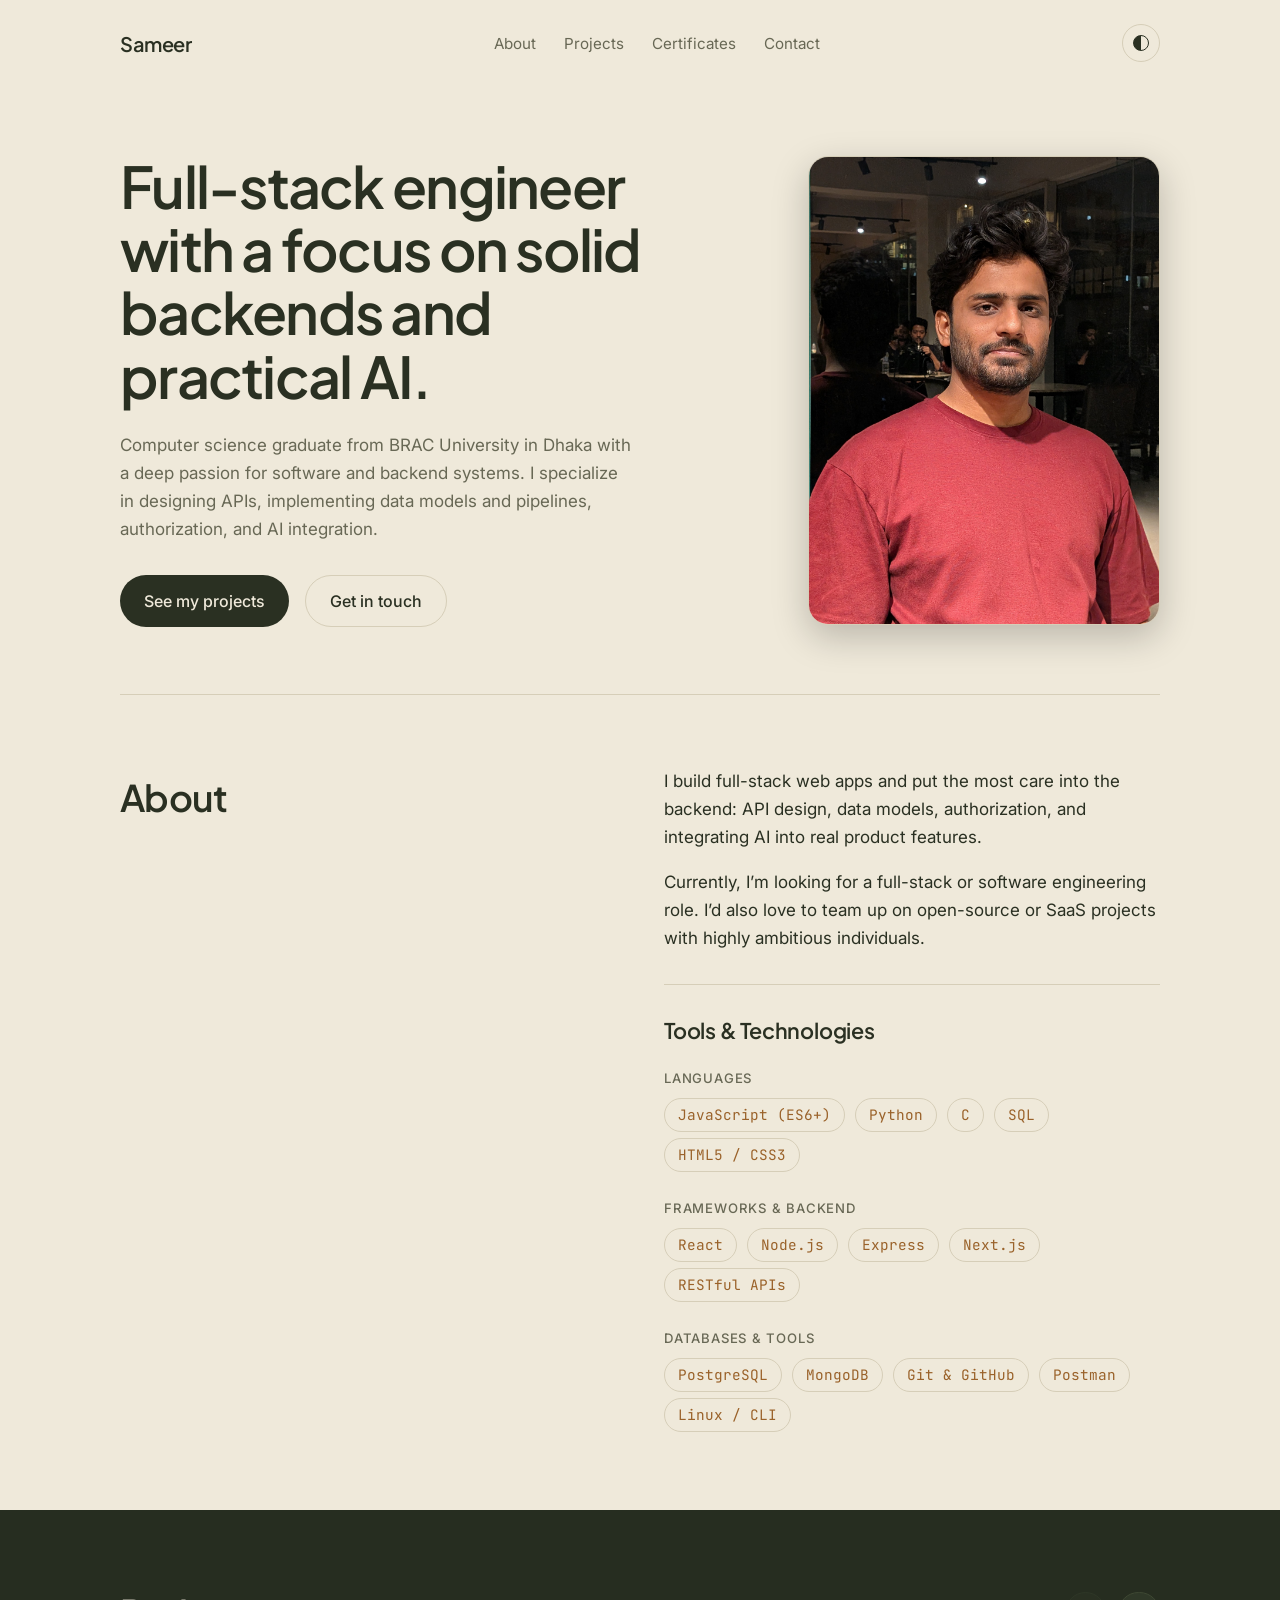
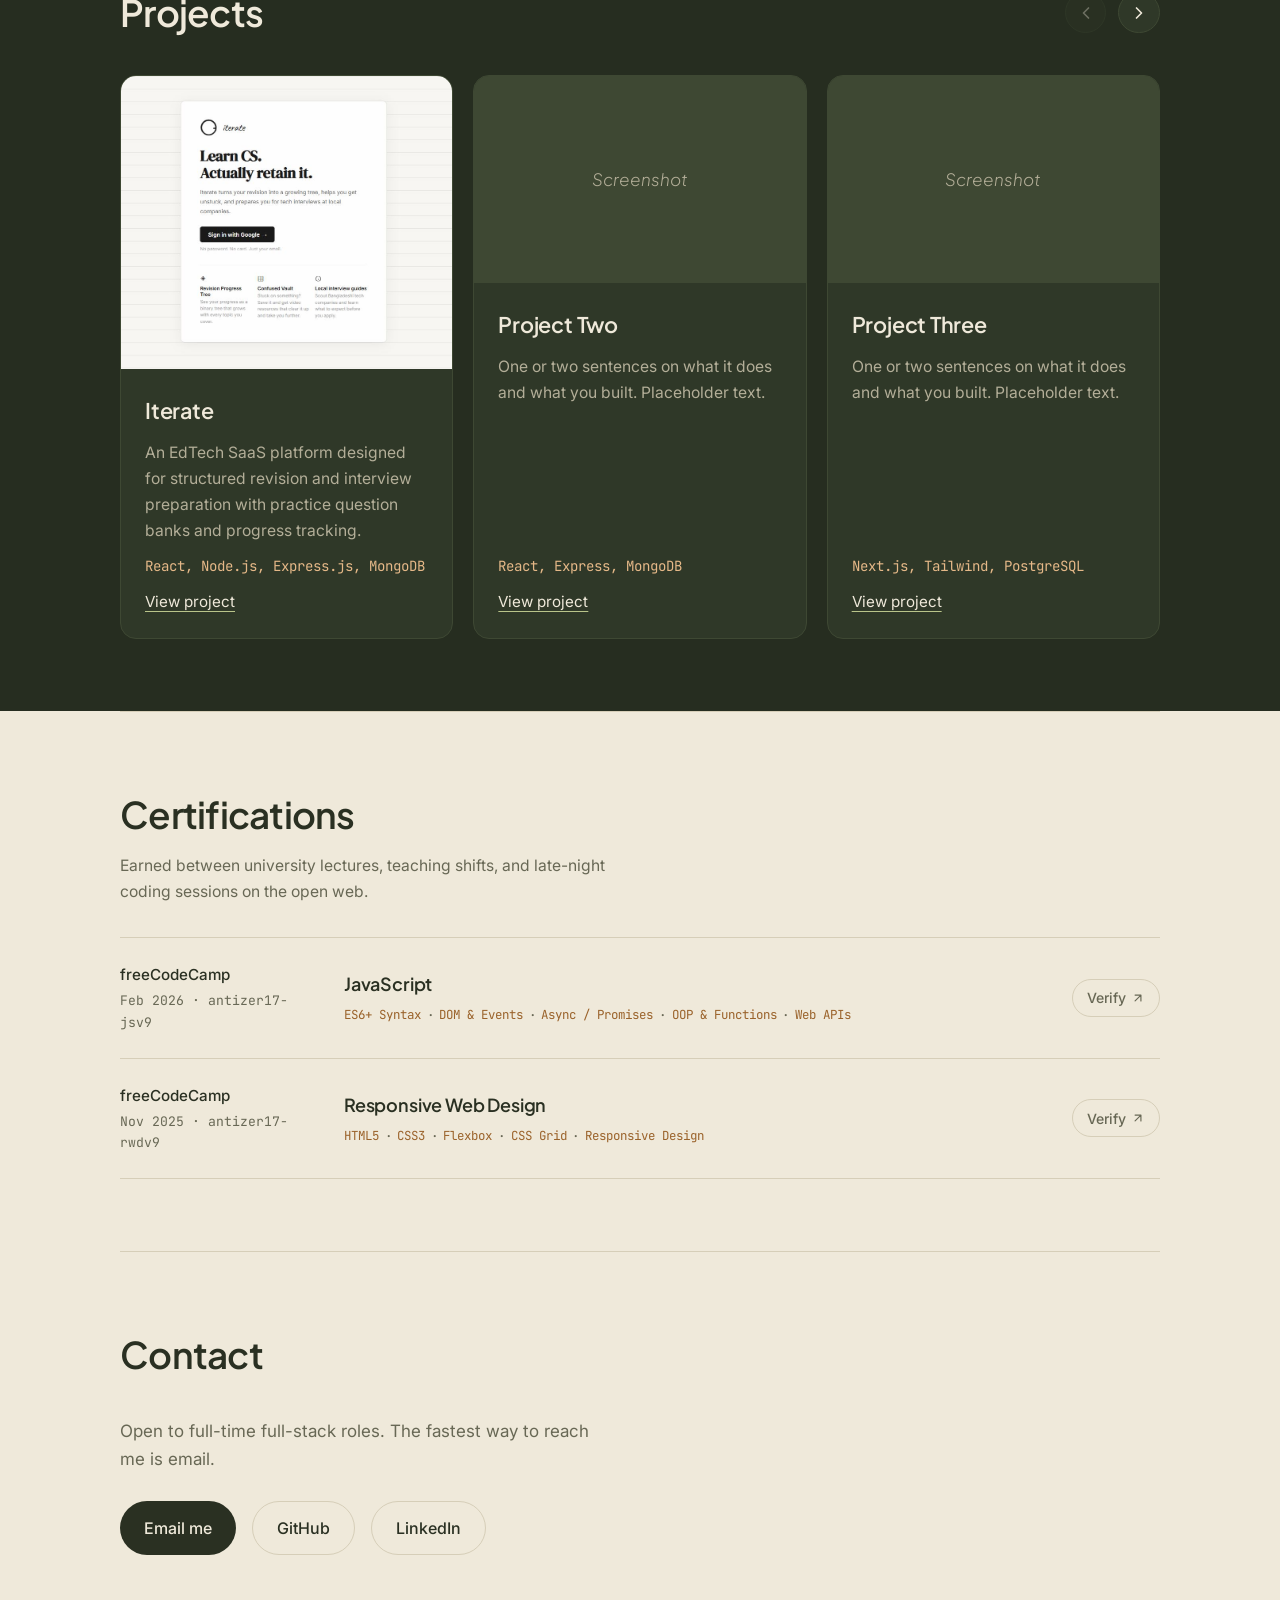
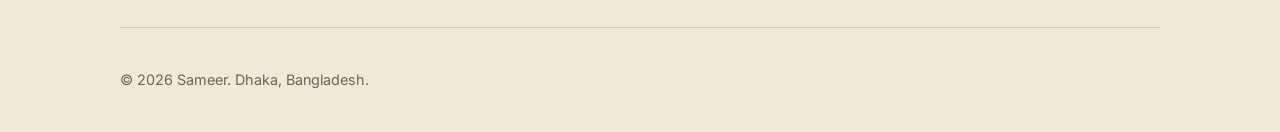
==== Sameer – Portfolio.html @ c8839bcd "Create Portfolio Repo" ====
<!DOCTYPE html>
<html lang="en">
<head>
  <meta charset="utf-8">
  <meta name="viewport" content="width=device-width, initial-scale=1, viewport-fit=cover">
  <title>Sameer – Full-Stack Developer</title>
  
  <!-- Google Fonts: Tech Engineer Scheme -->
  <link rel="preconnect" href="https://fonts.googleapis.com">
  <link rel="preconnect" href="https://fonts.gstatic.com" crossorigin>
  <link href="https://fonts.googleapis.com/css2?family=Inter:wght@400;500;600&family=JetBrains+Mono:wght@400;500&family=Plus+Jakarta+Sans:wght@500;600;700&display=swap" rel="stylesheet">

  <!-- External Stylesheet -->
  <link rel="stylesheet" href="css/style.css">

  <!-- Anti-FOUC (Flash of Unstyled Color Theme) Script -->
  <script>
    (function() {
      var savedTheme = null;
      try {
        savedTheme = localStorage.getItem('theme');
      } catch (e) {}
      if (!savedTheme && window.matchMedia && window.matchMedia('(prefers-color-scheme: light)').matches) {
        savedTheme = 'light';
      }
      if (savedTheme) {
        document.documentElement.setAttribute('data-theme', savedTheme);
      }
    })();
  </script>

  <!-- External JavaScript (deferred execution after DOM loads) -->
  <script src="js/main.js" defer></script>
</head>
<body>

  <!-- =======================================================================
       HEADER & HERO SECTION
       ======================================================================= -->
  <div class="wrap">
    <!-- Top Navigation Bar -->
    <nav>
      <a class="brand" href="#top">Sameer</a>
      <ul>
        <li><a href="#about">About</a></li>
        <li><a href="#projects">Projects</a></li>
        <li><a href="#certificates">Certificates</a></li>
        <li><a href="#contact">Contact</a></li>
      </ul>
      <button class="mode" id="mode" type="button" aria-label="Switch to light mode">
        <i></i>
      </button>
    </nav>

    <!-- Hero Introduction -->
    <header class="hero" id="top">
      <div class="hero-text">
        <h1>Full-stack engineer with a focus on solid backends and practical AI.</h1>
        <p>Computer science graduate from BRAC University in Dhaka with a deep passion for software and backend systems. I specialize in designing APIs, implementing data models and pipelines, authorization, and AI integration.</p>
        <div class="actions">
          <a class="btn" href="#projects">See my projects</a>
          <button class="btn ghost open-email-btn" type="button">Get in touch</button>
        </div>
      </div>
      <div class="photo">
        <img src="assets/160.jpg" alt="Portrait photo of Sameer" />
      </div>
    </header>
  </div>

  <!-- =======================================================================
       MAIN CONTENT
       ======================================================================= -->
  <main>
    <!-- About & Skills Matrix -->
    <div class="wrap">
      <section id="about" class="about">
        <h2>About</h2>
        <div>
          <p>I build full-stack web apps and put the most care into the backend: API design, data models, authorization, and integrating AI into real product features.</p>
          <p>Currently, I’m looking for a full-stack or software engineering role. I’d also love to team up on open-source or SaaS projects with highly ambitious individuals.</p>

          <!-- Dedicated Tools & Technologies Subsection -->
          <div class="tools-section">
            <h3>Tools & Technologies</h3>
            <div class="tools-grid">
              
              <!-- Category 1: Languages -->
              <div class="tool-group">
                <span class="tool-cat-title">Languages</span>
                <div class="stack">
                  <span>JavaScript (ES6+)</span>
                  <span>Python</span>
                  <span>C</span>
                  <span>SQL</span>
                  <span>HTML5 / CSS3</span>
                </div>
              </div>

              <!-- Category 2: Frameworks & Backend -->
              <div class="tool-group">
                <span class="tool-cat-title">Frameworks & Backend</span>
                <div class="stack">
                  <span>React</span>
                  <span>Node.js</span>
                  <span>Express</span>
                  <span>Next.js</span>
                  <span>RESTful APIs</span>
                </div>
              </div>

              <!-- Category 3: Databases & Tools -->
              <div class="tool-group">
                <span class="tool-cat-title">Databases & Tools</span>
                <div class="stack">
                  <span>PostgreSQL</span>
                  <span>MongoDB</span>
                  <span>Git & GitHub</span>
                  <span>Postman</span>
                  <span>Linux / CLI</span>
                </div>
              </div>

            </div>
          </div>
        </div>
      </section>
    </div>

    <!-- Projects Carousel Slider Section -->
    <div class="band">
      <div class="wrap">
        <section id="projects">
          <!-- Section Header with Slider Navigation Controls -->
          <div class="projects-head">
            <h2>Projects</h2>
            <div class="slider-controls">
              <button class="slide-btn" id="proj-prev" type="button" aria-label="Previous projects" disabled>
                <svg width="20" height="20" viewBox="0 0 24 24" fill="none" stroke="currentColor" stroke-width="2" stroke-linecap="round" stroke-linejoin="round">
                  <polyline points="15 18 9 12 15 6"></polyline>
                </svg>
              </button>
              <button class="slide-btn" id="proj-next" type="button" aria-label="Next projects">
                <svg width="20" height="20" viewBox="0 0 24 24" fill="none" stroke="currentColor" stroke-width="2" stroke-linecap="round" stroke-linejoin="round">
                  <polyline points="9 18 15 12 9 6"></polyline>
                </svg>
              </button>
            </div>
          </div>

          <!-- Slider Track -->
          <div class="slider-container">
            <div class="slider-track" id="project-slider">
              
              <!-- Project 1 -->
              <article class="card">
                <div class="shot" role="img" aria-label="Screenshot placeholder for Iterate Prep">
                  <img id="iterate" src="assets/iterate.JPG" alt="Iterate SaaS platform preview" />
                </div>
                <div class="card-body">
                  <h3>Iterate</h3>
                  <p>An EdTech SaaS platform designed for structured revision and interview preparation with practice question banks and progress tracking.</p>
                  <div class="tags">React, Node.js, Express.js, MongoDB</div>
                  <a href="https://iterate-app.me/" target="_blank">View project</a>
                </div>
              </article>

              <!-- Project 2 -->
              <article class="card">
                <div class="shot" role="img" aria-label="Screenshot placeholder for Project Two">Screenshot</div>
                <div class="card-body">
                  <h3>Project Two</h3>
                  <p>One or two sentences on what it does and what you built. Placeholder text.</p>
                  <div class="tags">React, Express, MongoDB</div>
                  <a href="#projects">View project</a>
                </div>
              </article>

              <!-- Project 3 -->
              <article class="card">
                <div class="shot" role="img" aria-label="Screenshot placeholder for Project Three">Screenshot</div>
                <div class="card-body">
                  <h3>Project Three</h3>
                  <p>One or two sentences on what it does and what you built. Placeholder text.</p>
                  <div class="tags">Next.js, Tailwind, PostgreSQL</div>
                  <a href="#projects">View project</a>
                </div>
              </article>

              <!-- Project 4 -->
              <article class="card">
                <div class="shot" role="img" aria-label="Screenshot placeholder for Project Four">Screenshot</div>
                <div class="card-body">
                  <h3>Project Four</h3>
                  <p>One or two sentences on what it does and what you built. Placeholder text.</p>
                  <div class="tags">Python, FastAPI, Redis</div>
                  <a href="#projects">View project</a>
                </div>
              </article>

              <!-- Project 5 -->
              <article class="card">
                <div class="shot" role="img" aria-label="Screenshot placeholder for Project Five">Screenshot</div>
                <div class="card-body">
                  <h3>Project Five</h3>
                  <p>One or two sentences on what it does and what you built. Placeholder text.</p>
                  <div class="tags">TypeScript, GraphQL, Docker</div>
                  <a href="#projects">View project</a>
                </div>
              </article>

            </div>
          </div>
        </section>
      </div>
    </div>

    <!-- Certificates & Credentials Section (Minimalist Editorial List) -->
    <div class="wrap">
      <section id="certificates" class="certificates">
        <div class="section-head">
          <h2>Certifications</h2>
          <p class="section-sub">Earned between university lectures, teaching shifts, and late-night coding sessions on the open web.</p>
        </div>

        <div class="cert-list">
          <!-- Cert 1: JavaScript -->
          <article class="cert-item">
            <div class="cert-meta">
              <span class="cert-issuer">freeCodeCamp</span>
              <span class="cert-year">Feb 2026 · antizer17-jsv9</span>
            </div>
            <div class="cert-main">
              <h3 class="cert-title">JavaScript</h3>
              <div class="cert-tags">
                <span>ES6+ Syntax</span>
                <span>DOM & Events</span>
                <span>Async / Promises</span>
                <span>OOP & Functions</span>
                <span>Web APIs</span>
              </div>
            </div>
            <div class="cert-action">
              <a href="https://www.freecodecamp.org/certification/antizer17/javascript-v9" class="cert-link" target="_blank" rel="noopener noreferrer">
                <span>Verify</span>
                <svg width="14" height="14" viewBox="0 0 24 24" fill="none" stroke="currentColor" stroke-width="2" stroke-linecap="round" stroke-linejoin="round">
                  <path d="M7 17l9.2-9.2M17 17V7H7"/>
                </svg>
              </a>
            </div>
          </article>

          <!-- Cert 2: Responsive Web Design -->
          <article class="cert-item">
            <div class="cert-meta">
              <span class="cert-issuer">freeCodeCamp</span>
              <span class="cert-year">Nov 2025 · antizer17-rwdv9</span>
            </div>
            <div class="cert-main">
              <h3 class="cert-title">Responsive Web Design</h3>
              <div class="cert-tags">
                <span>HTML5</span>
                <span>CSS3</span>
                <span>Flexbox</span>
                <span>CSS Grid</span>
                <span>Responsive Design</span>
              </div>
            </div>
            <div class="cert-action">
              <a href="https://www.freecodecamp.org/certification/antizer17/responsive-web-design-v9" class="cert-link" target="_blank" rel="noopener noreferrer">
                <span>Verify</span>
                <svg width="14" height="14" viewBox="0 0 24 24" fill="none" stroke="currentColor" stroke-width="2" stroke-linecap="round" stroke-linejoin="round">
                  <path d="M7 17l9.2-9.2M17 17V7H7"/>
                </svg>
              </a>
            </div>
          </article>
        </div>
      </section>
    </div>

    <!-- Contact Section -->
    <div class="wrap">
      <section id="contact" class="contact">
        <h2>Contact</h2>
        <p>Open to full-time full-stack roles. The fastest way to reach me is email.</p>
        <div class="actions">
          <button class="btn open-email-btn" type="button">Email me</button>
          <a class="btn ghost" href="#contact">GitHub</a>
          <a class="btn ghost" href="#contact">LinkedIn</a>
        </div>
      </section>
    </div>
  </main>

  <!-- =======================================================================
       FOOTER
       ======================================================================= -->
  <div class="wrap">
    <footer>© 2026 Sameer. Dhaka, Bangladesh.</footer>
  </div>

  <!-- =======================================================================
       EMAIL PULL-UP DRAWER (MODAL BOTTOM SHEET)
       ======================================================================= -->
  <div class="email-drawer" id="email-drawer" aria-hidden="true" role="dialog" aria-labelledby="drawer-title">
    <div class="drawer-backdrop" id="drawer-backdrop"></div>
    <div class="drawer-panel">
      <div class="drawer-header">
        <div>
          <h3 id="drawer-title">Send me a message</h3>
          <p>Type your message below and it will be sent directly to my inbox.</p>
        </div>
        <button class="drawer-close" id="drawer-close" type="button" aria-label="Close dialog">&times;</button>
      </div>

      <form class="drawer-form" id="contact-form">
        <div class="form-row">
          <div class="form-group">
            <label for="user-name">Your Name</label>
            <input type="text" id="user-name" name="name" required placeholder="John Doe">
          </div>
          <div class="form-group">
            <label for="user-email">Your Email</label>
            <input type="email" id="user-email" name="email" required placeholder="john@example.com">
          </div>
        </div>

        <div class="form-group">
          <label for="user-subject">Subject</label>
          <input type="text" id="user-subject" name="subject" required placeholder="Project inquiry / Full-stack role">
        </div>

        <div class="form-group">
          <label for="user-message">Message</label>
          <textarea id="user-message" name="message" rows="4" required placeholder="Hi Sameer, I came across your portfolio and would like to discuss..."></textarea>
        </div>

        <div class="form-actions">
          <button type="submit" class="btn" id="send-btn">
            <span>Send Message</span>
          </button>
          <span class="form-status" id="form-status"></span>
        </div>
      </form>
    </div>
  </div>

</body>
</html>
---- css/style.css ----
/* ==========================================================================
   PORTFOLIO STYLESHEET — Sameer
   ========================================================================== */

/* --------------------------------------------------------------------------
   1. DESIGN TOKENS & CSS VARIABLES (THEMING)
   -------------------------------------------------------------------------- */
:root {
  color-scheme: dark;

  /* Primary Palette (Dark Mode - Default) */
  --bg: #121210;            /* Warm charcoal / deep espresso background */
  --surface: #1A1C18;       /* Elevated cards / drawers */
  --line: #2E3029;          /* Subtle structural borders */
  --accent: #8A9A5B;        /* Sage / moss green accent */
  --badge: #E0A96D;         /* Warm honey / amber for tech badges */
  --text: #E6DEC8;          /* Warm cream / parchment typography */
  --muted: #9C998E;         /* Secondary muted text */
  --btn: #E6DEC8;           /* Primary button background */
  --btn-text: #121210;      /* Primary button text */

  /* Inverted band section (Projects) */
  --band-bg: var(--surface);
  --band-card: var(--bg);
  --band-line: var(--line);
  --band-text: var(--text);
  --band-muted: var(--muted);
  --band-accent: var(--accent);
  --band-badge: #E0A96D;

  /* Typography Stacks (Tech Engineer Scheme) */
  --display: "Plus Jakarta Sans", system-ui, -apple-system, sans-serif;
  --serif: var(--display); /* Alias for headings */
  --sans: "Inter", system-ui, -apple-system, sans-serif;
  --mono: "JetBrains Mono", ui-monospace, SFMono-Regular, Menlo, monospace;

  box-sizing: border-box;
  padding-top: env(safe-area-inset-top, 0px);
  padding-bottom: env(safe-area-inset-bottom, 0px);
}

/* Light Theme Overrides */
:root[data-theme="light"] {
  color-scheme: light;

  --bg: #EFE9DA;            /* Soft warm parchment */
  --surface: #F7F3E8;       /* Clean ivory surface */
  --line: #D6CEB8;          /* Warm stone border */
  --accent: #5F6B3A;        /* Deep olive accent */
  --badge: #9A622A;         /* Rich amber for tech badges */
  --text: #2A3022;          /* Forest charcoal typography */
  --muted: #686855;         /* Muted olive gray */
  --btn: #2A3022;
  --btn-text: #EFE9DA;

  /* Projects band remains a contrast block in light mode */
  --band-bg: #262D20;
  --band-card: #2F3828;
  --band-line: #3E4833;
  --band-text: #EFE9DA;
  --band-muted: #B3AE98;
  --band-accent: #B9C48A;
  --band-badge: #E5B888;
}

/* --------------------------------------------------------------------------
   2. RESET & BASE STYLES
   -------------------------------------------------------------------------- */
*,
*::before,
*::after {
  box-sizing: border-box;
}

html {
  scroll-padding-top: env(safe-area-inset-top, 0px);
  scroll-behavior: smooth;
}

body {
  margin: 0;
  background-color: var(--bg);
  color: var(--text);
  font-family: var(--sans);
  font-size: 1.0625rem;
  line-height: 1.65;
  transition: background-color 0.35s ease, color 0.35s ease;
  -webkit-font-smoothing: antialiased;
}

a {
  color: inherit;
}

:focus-visible {
  outline: 2px solid var(--accent);
  outline-offset: 3px;
  border-radius: 4px;
}

/* --------------------------------------------------------------------------
   3. LAYOUT & CONTAINERS
   -------------------------------------------------------------------------- */
.wrap {
  max-width: 68rem; /* 1088px max page content width */
  margin: 0 auto;
  padding: 0 1.5rem;
}

/* --------------------------------------------------------------------------
   4. NAVIGATION & THEME TOGGLE
   -------------------------------------------------------------------------- */
nav {
  display: flex;
  justify-content: space-between;
  align-items: center;
  gap: 1rem;
  padding: 1.5rem 0;
}

nav .brand {
  font-family: var(--display);
  font-size: 1.25rem;
  text-decoration: none;
  font-weight: 600;
  letter-spacing: -0.02em;
}

nav ul {
  display: flex;
  gap: 1.75rem;
  list-style: none;
  margin: 0;
  padding: 0;
}

nav ul a {
  color: var(--muted);
  text-decoration: none;
  font-size: 0.95rem;
  transition: color 0.2s ease;
}

nav ul a:hover {
  color: var(--text);
}

.mode {
  width: 2.4rem;
  height: 2.4rem;
  flex: none;
  border-radius: 50%;
  border: 1px solid var(--line);
  background: transparent;
  cursor: pointer;
  display: grid;
  place-items: center;
  transition: border-color 0.2s ease;
}

.mode:hover {
  border-color: var(--accent);
}

.mode i {
  width: 1rem;
  height: 1rem;
  border-radius: 50%;
  border: 1.5px solid var(--text);
  background: linear-gradient(90deg, var(--text) 50%, transparent 50%);
}

/* --------------------------------------------------------------------------
   5. HERO SECTION & PORTRAIT
   -------------------------------------------------------------------------- */
.hero {
  display: grid;
  grid-template-columns: 1.2fr 0.8fr;
  gap: 3rem;
  align-items: center;
  min-height: min(38rem, calc(100svh - 6rem));
  padding: 3rem 0;
}

.hero-text {
  display: flex;
  flex-direction: column;
  justify-content: center;
}

.hero h1 {
  font-family: var(--display);
  font-weight: 600;
  font-size: clamp(2.4rem, 4.5vw, 4rem);
  line-height: 1.1;
  letter-spacing: -0.03em;
  margin: 0 0 1.5rem;
}

.hero p {
  color: var(--muted);
  max-width: 32rem;
  margin: 0 0 2rem;
}

.actions {
  display: flex;
  gap: 1rem;
  flex-wrap: wrap;
}

/* Common Button Styles */
.btn {
  display: inline-block;
  padding: 0.8rem 1.5rem;
  border-radius: 999px;
  background-color: var(--btn);
  color: var(--btn-text);
  text-decoration: none;
  font-family: var(--sans);
  font-weight: 500;
  font-size: 1rem;
  border: none;
  cursor: pointer;
  transition: opacity 0.2s ease, border-color 0.2s ease;
}

.btn:hover {
  opacity: 0.88;
}

.btn.ghost {
  background-color: transparent;
  color: var(--text);
  border: 1px solid var(--line);
}

.btn.ghost:hover {
  border-color: var(--accent);
  opacity: 1;
}

/* Portrait Card */
.photo {
  position: relative;
  width: 100%;
  max-width: 22rem;
  aspect-ratio: 3 / 4;
  margin-left: auto;
  border-radius: 1.25rem;
  overflow: hidden;
  border: 1px solid var(--line);
  background-color: var(--surface);
  box-shadow: 0 12px 36px rgba(0, 0, 0, 0.22);
}

.photo img {
  width: 100%;
  height: 100%;
  object-fit: cover;
  object-position: center;
  display: block;
}

/* --------------------------------------------------------------------------
   6. SECTION COMMONS
   -------------------------------------------------------------------------- */
section {
  padding: 4.5rem 0;
  border-top: 1px solid var(--line);
}

h2 {
  font-family: var(--display);
  font-weight: 600;
  font-size: clamp(1.8rem, 3.5vw, 2.3rem);
  letter-spacing: -0.02em;
  margin: 0 0 2rem;
}

/* --------------------------------------------------------------------------
   7. ABOUT SECTION & TOOLS MATRIX
   -------------------------------------------------------------------------- */
.about {
  display: grid;
  grid-template-columns: 1fr 1fr;
  gap: 3rem;
}

.about p {
  margin: 0 0 1rem;
  max-width: 36rem;
}

.about .stack {
  color: var(--muted);
  font-size: 0.95rem;
}

/* Tech Badges / Pills */
.about .stack span {
  display: inline-block;
  margin: 0 0.4rem 0.4rem 0;
  padding: 0.25rem 0.8rem;
  border: 1px solid var(--line);
  border-radius: 999px;
  color: var(--badge);
  font-family: var(--mono, var(--sans));
  font-size: 0.9rem;
  transition: border-color 0.2s ease, background-color 0.2s ease;
}

.about .stack span:hover {
  border-color: var(--badge);
  background-color: var(--surface);
}

/* Tools & Technologies Subsection */
.tools-section {
  margin-top: 2rem;
  padding-top: 1.75rem;
  border-top: 1px solid var(--line);
}

.tools-section h3 {
  font-family: var(--display);
  font-weight: 600;
  font-size: 1.35rem;
  letter-spacing: -0.01em;
  margin: 0 0 1.25rem;
  color: var(--text);
}

.tools-grid {
  display: flex;
  flex-direction: column;
  gap: 1.25rem;
}

.tool-group {
  display: flex;
  flex-direction: column;
  gap: 0.5rem;
}

.tool-cat-title {
  font-size: 0.82rem;
  text-transform: uppercase;
  letter-spacing: 0.06em;
  color: var(--muted);
  font-weight: 500;
}

/* --------------------------------------------------------------------------
   8. PROJECTS SECTION & CAROUSEL SLIDER
   -------------------------------------------------------------------------- */
.band {
  background-color: var(--band-bg);
  color: var(--band-text);
  transition: background-color 0.35s ease, color 0.35s ease;
}

.band section {
  border-top: 0;
}

.projects-head {
  display: flex;
  justify-content: space-between;
  align-items: center;
  margin-bottom: 2rem;
}

.projects-head h2 {
  margin: 0;
}

/* Slider Arrow Buttons */
.slider-controls {
  display: flex;
  gap: 0.75rem;
}

.slide-btn {
  width: 2.6rem;
  height: 2.6rem;
  border-radius: 50%;
  border: 1px solid var(--band-line);
  background-color: var(--band-card);
  color: var(--band-text);
  cursor: pointer;
  display: grid;
  place-items: center;
  transition: border-color 0.2s ease, background-color 0.2s ease, opacity 0.2s ease;
}

.slide-btn:hover:not(:disabled) {
  border-color: var(--band-accent);
  background-color: var(--band-line);
}

.slide-btn:disabled {
  opacity: 0.35;
  cursor: not-allowed;
}

/* Slider Track (CSS Scroll Snap) */
.slider-container {
  position: relative;
}

.slider-track {
  display: flex;
  gap: 1.25rem;
  overflow-x: auto;
  scroll-snap-type: x mandatory;
  scroll-behavior: smooth;
  scrollbar-width: none;
  -webkit-overflow-scrolling: touch;
  padding-bottom: 1rem;
  margin-bottom: -1rem;
}

.slider-track::-webkit-scrollbar {
  display: none;
}

/* Project Cards */

#iterate{
  object-fit: contain;
  width:100%;
}



.slider-track .card {
  flex: 0 0 calc((100% - 2.5rem) / 3); /* 3 cards visible on desktop */
  min-width: 17.5rem;
  scroll-snap-align: start;
}

.card {
  background-color: var(--band-card);
  border: 1px solid var(--band-line);
  border-radius: 1rem;
  overflow: hidden;
  display: flex;
  flex-direction: column;
  transition: border-color 0.2s ease;
}

.card:hover {
  border-color: var(--band-accent);
}

.shot {
  aspect-ratio: 16 / 10;
  background-color: var(--band-line);
  background-size: cover;
  background-position: center;
  display: grid;
  place-items: center;
  color: var(--band-muted);
  font-family: var(--serif);
  font-style: italic;
  font-weight: 300;
}

.card-body {
  padding: 1.5rem;
  display: flex;
  flex-direction: column;
  gap: 0.7rem;
  flex: 1;
}

.card h3 {
  font-family: var(--display);
  font-weight: 600;
  font-size: 1.35rem;
  letter-spacing: -0.01em;
  margin: 0;
}

.card p {
  margin: 0;
  color: var(--band-muted);
  font-size: 0.98rem;
  flex: 1;
}

.card .tags {
  font-size: 0.88rem;
  color: var(--band-badge);
  font-family: var(--mono, var(--sans));
}

.card a {
  font-size: 0.95rem;
  color: var(--band-text);
  text-decoration-color: var(--band-accent);
  text-underline-offset: 4px;
}

/* --------------------------------------------------------------------------
   9. CERTIFICATES & CREDENTIALS SECTION (EDITORIAL LIST)
   -------------------------------------------------------------------------- */
.certificates .section-head {
  margin-bottom: 2rem;
}

.certificates .section-head h2 {
  margin: 0 0 0.5rem;
}

.section-sub {
  color: var(--muted);
  margin: 0;
  max-width: 32rem;
  font-size: 0.98rem;
}

.cert-list {
  display: flex;
  flex-direction: column;
  border-top: 1px solid var(--line);
}

.cert-item {
  display: grid;
  grid-template-columns: 12rem 1fr auto;
  gap: 2rem;
  align-items: center;
  padding: 1.5rem 0;
  border-bottom: 1px solid var(--line);
  transition: border-color 0.2s ease;
}

.cert-item:hover {
  border-bottom-color: var(--badge);
}

.cert-meta {
  display: flex;
  flex-direction: column;
  gap: 0.2rem;
}

.cert-issuer {
  font-weight: 500;
  color: var(--text);
  font-size: 0.95rem;
}

.cert-year {
  font-family: var(--mono);
  color: var(--muted);
  font-size: 0.82rem;
}

.cert-main {
  display: flex;
  flex-direction: column;
  gap: 0.4rem;
}

.cert-title {
  font-family: var(--display);
  font-weight: 600;
  font-size: 1.125rem;
  color: var(--text);
  margin: 0;
  letter-spacing: -0.01em;
}

.cert-tags {
  display: flex;
  flex-wrap: wrap;
  gap: 0.35rem;
}

.cert-tags span {
  font-family: var(--mono);
  font-size: 0.78rem;
  color: var(--badge);
}

.cert-tags span:not(:last-child)::after {
  content: "·";
  margin-left: 0.35rem;
  color: var(--muted);
}

.cert-action {
  display: flex;
  align-items: center;
}

.cert-link {
  display: inline-flex;
  align-items: center;
  gap: 0.35rem;
  font-family: var(--sans);
  font-size: 0.88rem;
  font-weight: 500;
  color: var(--muted);
  text-decoration: none;
  padding: 0.4rem 0.85rem;
  border: 1px solid var(--line);
  border-radius: 999px;
  transition: all 0.2s ease;
  white-space: nowrap;
}

.cert-link:hover {
  color: var(--text);
  border-color: var(--badge);
  background-color: var(--surface);
}

.cert-link svg {
  transition: transform 0.2s ease;
}

.cert-link:hover svg {
  transform: translate(2px, -2px);
}

/* --------------------------------------------------------------------------
   10. CONTACT SECTION & FOOTER
   -------------------------------------------------------------------------- */
.contact p {
  color: var(--muted);
  max-width: 30rem;
  margin: 0 0 1.75rem;
}

footer {
  padding: 2.5rem 0;
  color: var(--muted);
  font-size: 0.9rem;
  border-top: 1px solid var(--line);
}

/* --------------------------------------------------------------------------
   10. PULL-UP EMAIL DRAWER (BOTTOM SHEET)
   -------------------------------------------------------------------------- */
.email-drawer {
  position: fixed;
  inset: 0;
  z-index: 999;
  display: flex;
  align-items: flex-end;
  justify-content: center;
  pointer-events: none;
  visibility: hidden;
  transition: visibility 0.3s ease;
}

.email-drawer.open {
  pointer-events: auto;
  visibility: visible;
}

.drawer-backdrop {
  position: absolute;
  inset: 0;
  background: rgba(0, 0, 0, 0.65);
  backdrop-filter: blur(5px);
  -webkit-backdrop-filter: blur(5px);
  opacity: 0;
  transition: opacity 0.3s ease;
}

.email-drawer.open .drawer-backdrop {
  opacity: 1;
}

.drawer-panel {
  position: relative;
  width: 100%;
  max-width: 38rem;
  background-color: var(--surface);
  border: 1px solid var(--line);
  border-bottom: none;
  border-radius: 1.5rem 1.5rem 0 0;
  padding: 2.2rem 2.2rem 2.5rem;
  box-shadow: 0 -10px 40px rgba(0, 0, 0, 0.4);
  transform: translateY(100%);
  transition: transform 0.35s cubic-bezier(0.16, 1, 0.3, 1);
  color: var(--text);
  max-height: 90vh;
  overflow-y: auto;
}

.email-drawer.open .drawer-panel {
  transform: translateY(0);
}

.drawer-header {
  display: flex;
  justify-content: space-between;
  align-items: flex-start;
  gap: 1rem;
  margin-bottom: 1.5rem;
}

.drawer-header h3 {
  font-family: var(--display);
  font-size: 1.5rem;
  font-weight: 600;
  letter-spacing: -0.02em;
  margin: 0 0 0.3rem;
}

.drawer-header p {
  margin: 0;
  color: var(--muted);
  font-size: 0.92rem;
}

.drawer-close {
  background: transparent;
  border: 1px solid var(--line);
  border-radius: 50%;
  width: 2.2rem;
  height: 2.2rem;
  color: var(--text);
  font-size: 1.4rem;
  line-height: 1;
  cursor: pointer;
  display: grid;
  place-items: center;
  transition: border-color 0.2s ease, color 0.2s ease;
}

.drawer-close:hover {
  border-color: var(--accent);
}

.drawer-form {
  display: flex;
  flex-direction: column;
  gap: 1.1rem;
}

.form-row {
  display: grid;
  grid-template-columns: 1fr 1fr;
  gap: 1rem;
}

.form-group {
  display: flex;
  flex-direction: column;
  gap: 0.4rem;
}

.form-group label {
  font-size: 0.85rem;
  color: var(--muted);
  font-weight: 500;
}

.form-group input,
.form-group textarea {
  background-color: var(--bg);
  border: 1px solid var(--line);
  border-radius: 0.6rem;
  padding: 0.75rem 1rem;
  color: var(--text);
  font-family: var(--sans);
  font-size: 0.95rem;
  transition: border-color 0.2s ease;
  outline: none;
}

.form-group input:focus,
.form-group textarea:focus {
  border-color: var(--badge);
}

.form-actions {
  display: flex;
  align-items: center;
  gap: 1.25rem;
  margin-top: 0.5rem;
  flex-wrap: wrap;
}

.form-status {
  font-size: 0.9rem;
  color: var(--badge);
  font-weight: 500;
}

/* --------------------------------------------------------------------------
   11. MEDIA QUERIES & RESPONSIVENESS
   -------------------------------------------------------------------------- */
@media (max-width: 960px) {
  .slider-track .card {
    flex: 0 0 calc((100% - 1.25rem) / 2); /* 2 cards visible on tablet */
    min-width: 16rem;
  }
}

@media (max-width: 760px) {
  .hero,
  .about {
    grid-template-columns: 1fr;
    gap: 2.5rem;
  }

  .hero {
    padding: 2rem 0;
    min-height: 0;
  }

  .hero-text {
    padding: 0;
  }

  .photo {
    aspect-ratio: 3 / 4;
    max-width: 18rem;
    margin: 0 auto;
  }

  nav ul {
    gap: 1.1rem;
  }

  .cert-item {
    grid-template-columns: 1fr;
    gap: 0.75rem;
    padding: 1.25rem 0;
  }

  .cert-meta {
    flex-direction: row;
    justify-content: space-between;
    align-items: baseline;
  }

  .cert-action {
    margin-top: 0.35rem;
  }
}

@media (max-width: 640px) {
  .slider-track .card {
    flex: 0 0 85%; /* 1 card + peek of next card on mobile */
    min-width: 15rem;
  }

  .form-row {
    grid-template-columns: 1fr;
  }

  .drawer-panel {
    padding: 1.5rem 1.25rem 2rem;
  }
}

/* --------------------------------------------------------------------------
   12. ACCESSIBILITY PREFERENCES
   -------------------------------------------------------------------------- */
@media (prefers-reduced-motion: reduce) {
  *,
  *::before,
  *::after {
    transition: none !important;
    scroll-behavior: auto !important;
  }
}
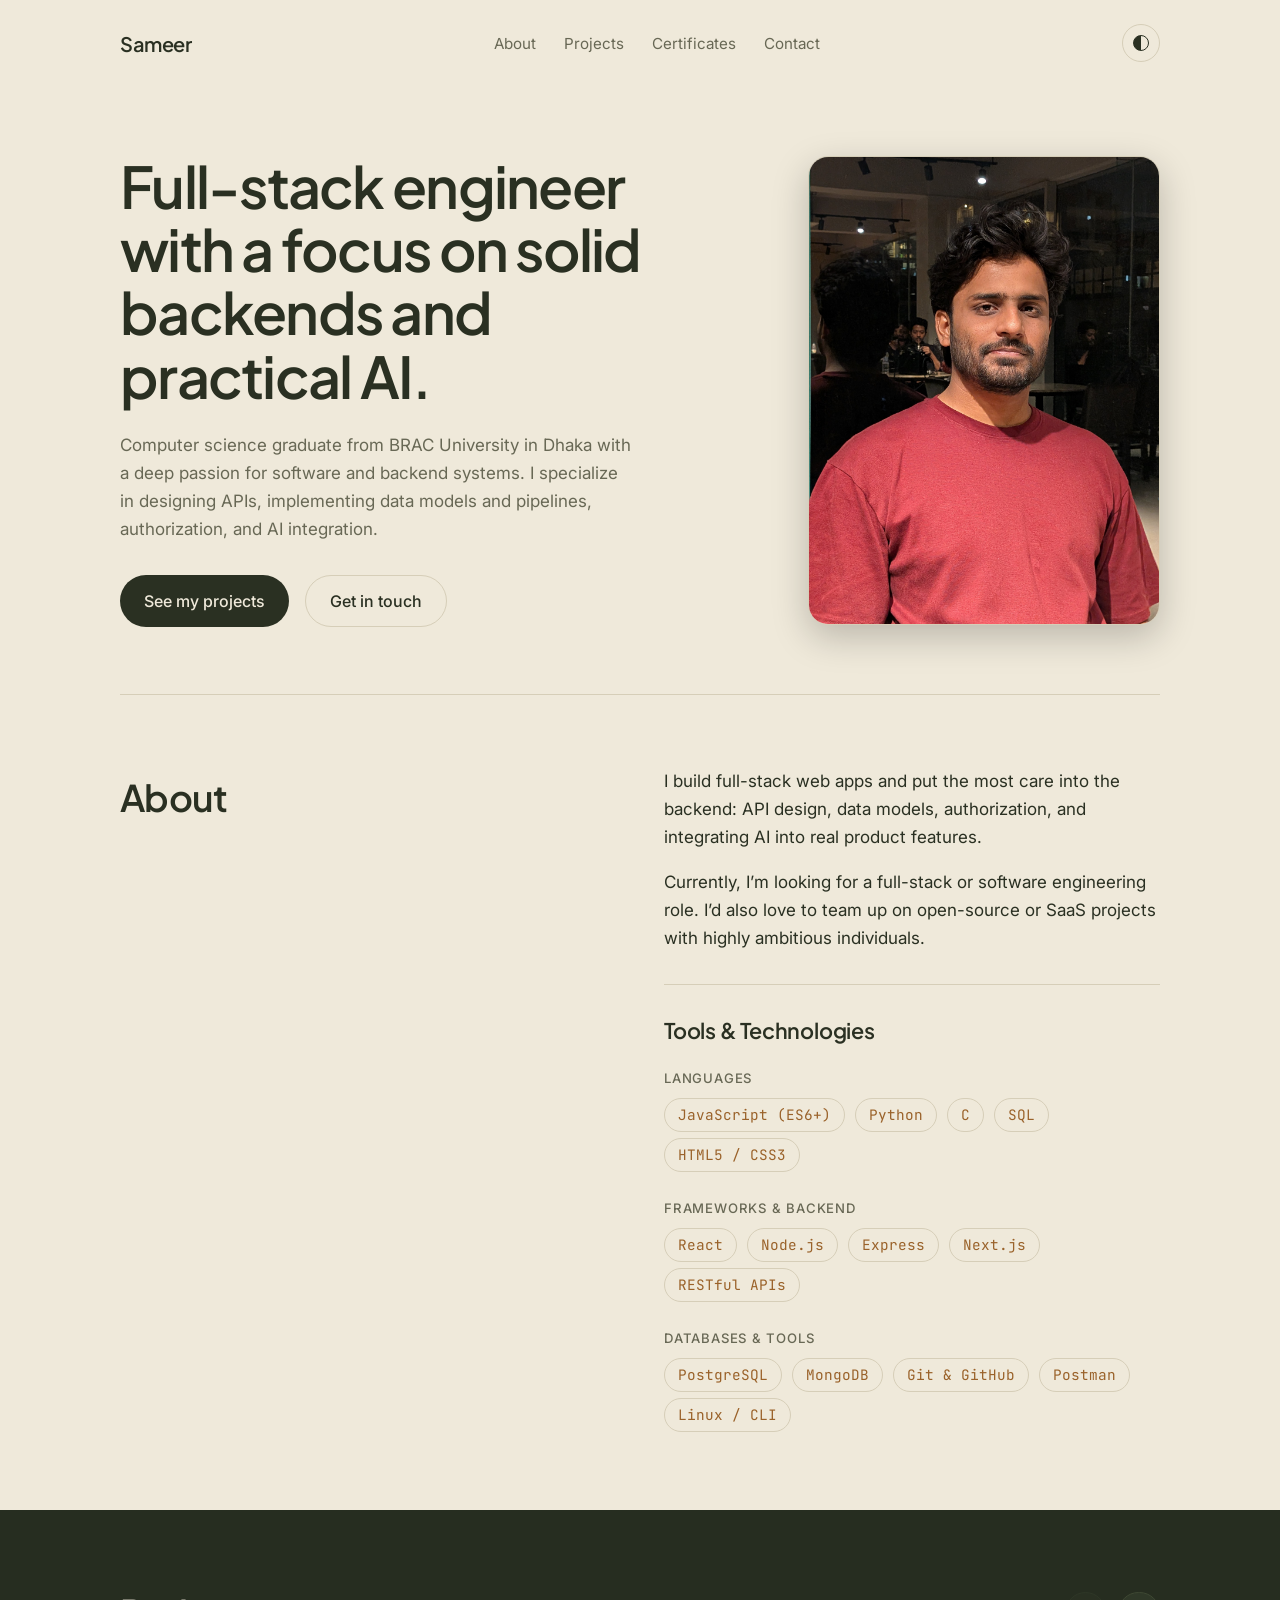
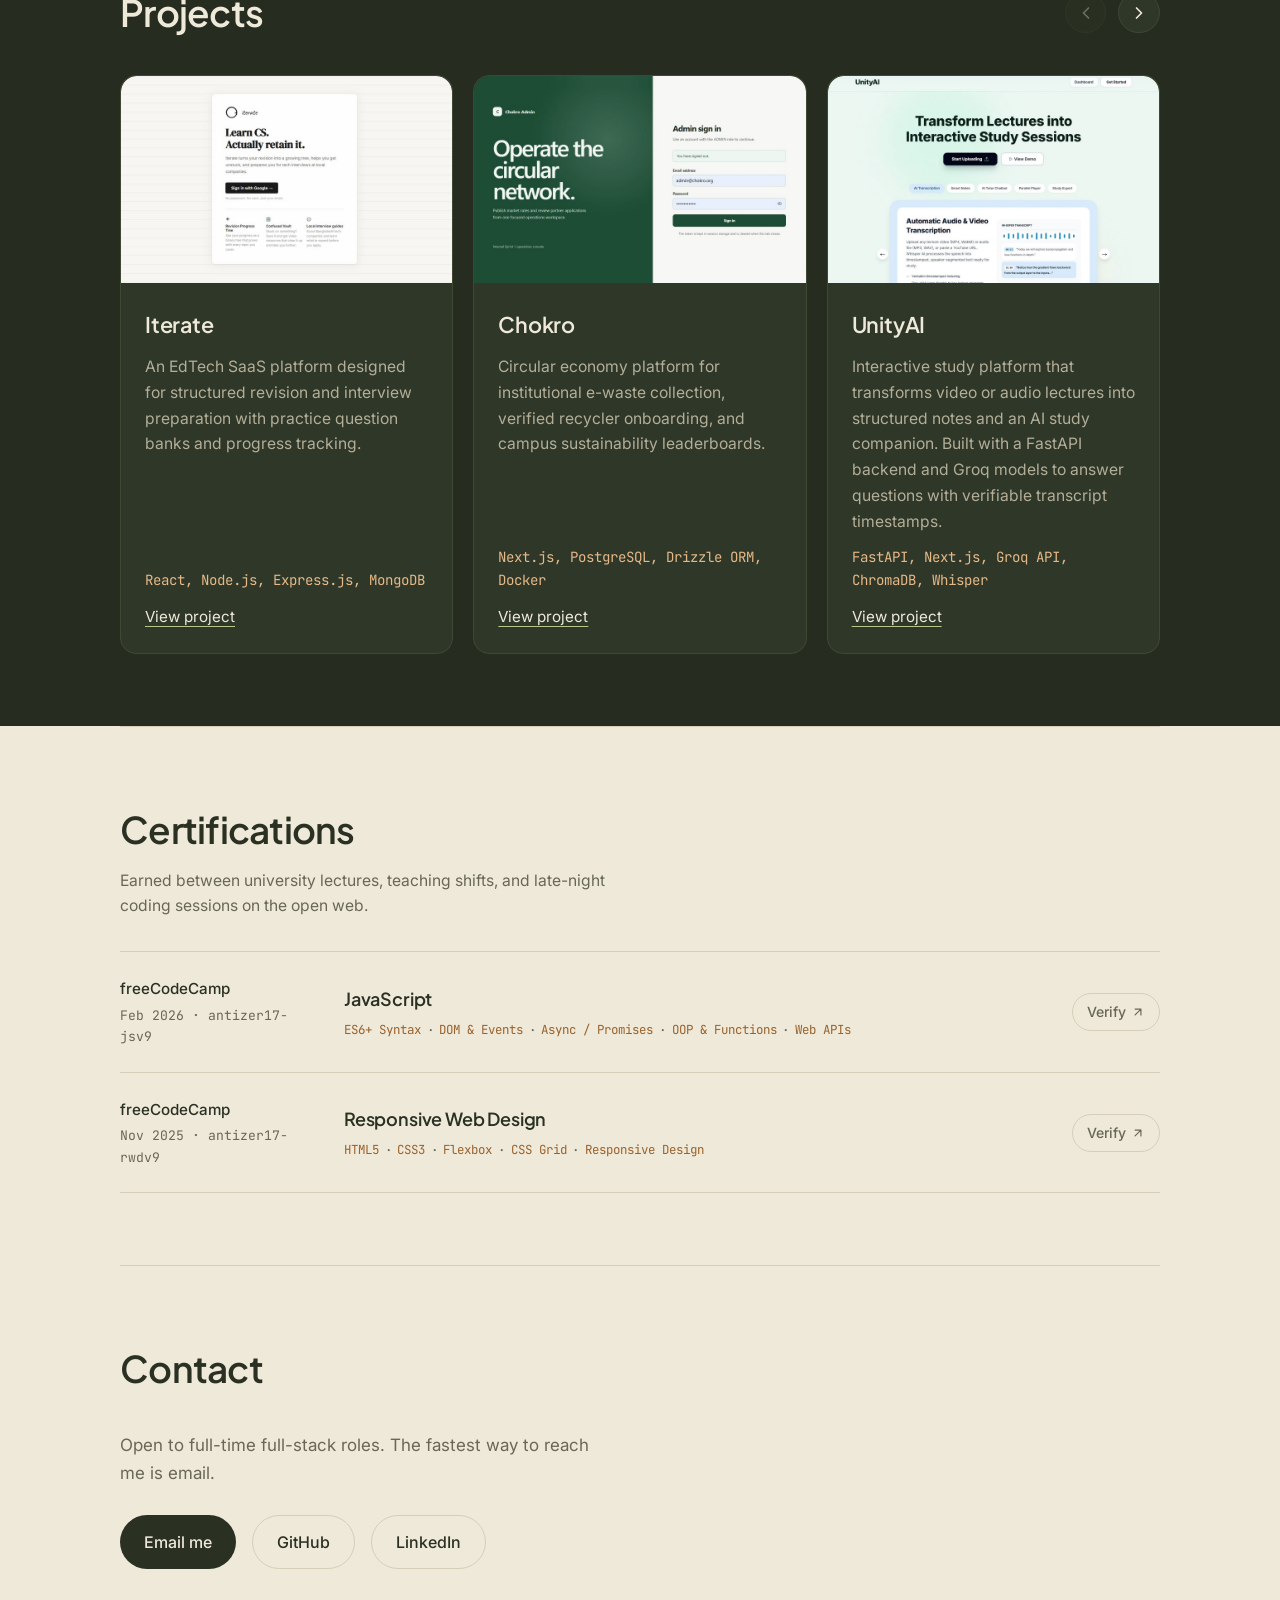
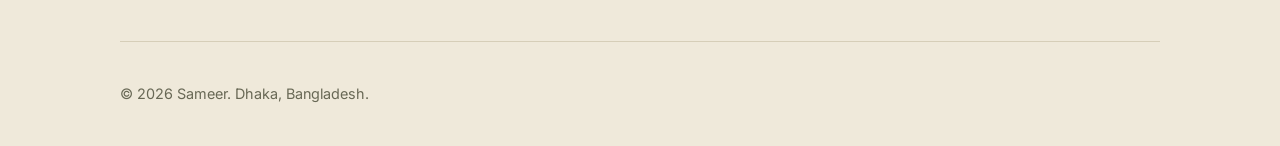
==== commit 69386bf3: "feat: update project cards for Chokro and UnityAI with 16:10 high-res screenshots and live links" ====
--- a/Sameer – Portfolio.html
+++ b/Sameer – Portfolio.html
@@ -20,12 +20,10 @@
       try {
         savedTheme = localStorage.getItem('theme');
       } catch (e) {}
-      if (!savedTheme && window.matchMedia && window.matchMedia('(prefers-color-scheme: light)').matches) {
+      if (!savedTheme) {
         savedTheme = 'light';
       }
-      if (savedTheme) {
-        document.documentElement.setAttribute('data-theme', savedTheme);
-      }
+      document.documentElement.setAttribute('data-theme', savedTheme);
     })();
   </script>
 
@@ -42,12 +40,12 @@
     <nav>
       <a class="brand" href="#top">Sameer</a>
       <ul>
-        <li><a href="#about">About</a></li>
+        <li class="nav-about"><a href="#about">About</a></li>
         <li><a href="#projects">Projects</a></li>
         <li><a href="#certificates">Certificates</a></li>
         <li><a href="#contact">Contact</a></li>
       </ul>
-      <button class="mode" id="mode" type="button" aria-label="Switch to light mode">
+      <button class="mode" id="mode" type="button" aria-label="Switch to dark mode">
         <i></i>
       </button>
     </nav>
@@ -167,22 +165,26 @@
 
               <!-- Project 2 -->
               <article class="card">
-                <div class="shot" role="img" aria-label="Screenshot placeholder for Project Two">Screenshot</div>
-                <div class="card-body">
-                  <h3>Project Two</h3>
-                  <p>One or two sentences on what it does and what you built. Placeholder text.</p>
-                  <div class="tags">React, Express, MongoDB</div>
-                  <a href="#projects">View project</a>
+                <div class="shot" role="img" aria-label="Screenshot of Chokro E-Waste Platform">
+                  <img src="assets/Chokro1.JPG" alt="Chokro circular economy platform preview" />
+                </div>
+                <div class="card-body">
+                  <h3>Chokro</h3>
+                  <p>Circular economy platform for institutional e-waste collection, verified recycler onboarding, and campus sustainability leaderboards.</p>
+                  <div class="tags">Next.js, PostgreSQL, Drizzle ORM, Docker</div>
+                  <a href="https://chokro.ahmadsameer.dev" target="_blank">View project</a>
                 </div>
               </article>
 
               <!-- Project 3 -->
               <article class="card">
-                <div class="shot" role="img" aria-label="Screenshot placeholder for Project Three">Screenshot</div>
-                <div class="card-body">
-                  <h3>Project Three</h3>
-                  <p>One or two sentences on what it does and what you built. Placeholder text.</p>
-                  <div class="tags">Next.js, Tailwind, PostgreSQL</div>
+                <div class="shot" role="img" aria-label="Screenshot of UnityAI lecture learning platform">
+                  <img src="assets/realunity.JPG" alt="UnityAI interactive lecture learning platform preview" />
+                </div>
+                <div class="card-body">
+                  <h3>UnityAI</h3>
+                  <p>Interactive study platform that transforms video or audio lectures into structured notes and an AI study companion. Built with a FastAPI backend and Groq models to answer questions with verifiable transcript timestamps.</p>
+                  <div class="tags">FastAPI, Next.js, Groq API, ChromaDB, Whisper</div>
                   <a href="#projects">View project</a>
                 </div>
               </article>
--- a/css/style.css
+++ b/css/style.css
@@ -6,9 +6,66 @@
    1. DESIGN TOKENS & CSS VARIABLES (THEMING)
    -------------------------------------------------------------------------- */
 :root {
+  color-scheme: light;
+
+  /* Primary Palette (Light Beige Mode - Default) */
+  --bg: #EFE9DA;            /* Soft warm parchment / beige background */
+  --surface: #F7F3E8;       /* Clean ivory surface */
+  --line: #D6CEB8;          /* Warm stone border */
+  --accent: #5F6B3A;        /* Deep olive accent */
+  --badge: #9A622A;         /* Rich amber for tech badges */
+  --text: #2A3022;          /* Forest charcoal typography */
+  --muted: #686855;         /* Muted olive gray */
+  --btn: #2A3022;           /* Primary button background */
+  --btn-text: #EFE9DA;      /* Primary button text */
+
+  /* Inverted band section (Projects) */
+  --band-bg: #262D20;
+  --band-card: #2F3828;
+  --band-line: #3E4833;
+  --band-text: #EFE9DA;
+  --band-muted: #B3AE98;
+  --band-accent: #B9C48A;
+  --band-badge: #E5B888;
+
+  /* Typography Stacks (Tech Engineer Scheme) */
+  --display: "Plus Jakarta Sans", system-ui, -apple-system, sans-serif;
+  --serif: var(--display); /* Alias for headings */
+  --sans: "Inter", system-ui, -apple-system, sans-serif;
+  --mono: "JetBrains Mono", ui-monospace, SFMono-Regular, Menlo, monospace;
+
+  box-sizing: border-box;
+  padding-top: env(safe-area-inset-top, 0px);
+  padding-bottom: env(safe-area-inset-bottom, 0px);
+}
+
+/* Explicit Light Theme (identical to default) */
+:root[data-theme="light"] {
+  color-scheme: light;
+
+  --bg: #EFE9DA;
+  --surface: #F7F3E8;
+  --line: #D6CEB8;
+  --accent: #5F6B3A;
+  --badge: #9A622A;
+  --text: #2A3022;
+  --muted: #686855;
+  --btn: #2A3022;
+  --btn-text: #EFE9DA;
+
+  --band-bg: #262D20;
+  --band-card: #2F3828;
+  --band-line: #3E4833;
+  --band-text: #EFE9DA;
+  --band-muted: #B3AE98;
+  --band-accent: #B9C48A;
+  --band-badge: #E5B888;
+}
+
+/* Dark Theme Overrides */
+:root[data-theme="dark"] {
   color-scheme: dark;
 
-  /* Primary Palette (Dark Mode - Default) */
   --bg: #121210;            /* Warm charcoal / deep espresso background */
   --surface: #1A1C18;       /* Elevated cards / drawers */
   --line: #2E3029;          /* Subtle structural borders */
@@ -19,7 +76,6 @@
   --btn: #E6DEC8;           /* Primary button background */
   --btn-text: #121210;      /* Primary button text */
 
-  /* Inverted band section (Projects) */
   --band-bg: var(--surface);
   --band-card: var(--bg);
   --band-line: var(--line);
@@ -27,40 +83,6 @@
   --band-muted: var(--muted);
   --band-accent: var(--accent);
   --band-badge: #E0A96D;
-
-  /* Typography Stacks (Tech Engineer Scheme) */
-  --display: "Plus Jakarta Sans", system-ui, -apple-system, sans-serif;
-  --serif: var(--display); /* Alias for headings */
-  --sans: "Inter", system-ui, -apple-system, sans-serif;
-  --mono: "JetBrains Mono", ui-monospace, SFMono-Regular, Menlo, monospace;
-
-  box-sizing: border-box;
-  padding-top: env(safe-area-inset-top, 0px);
-  padding-bottom: env(safe-area-inset-bottom, 0px);
-}
-
-/* Light Theme Overrides */
-:root[data-theme="light"] {
-  color-scheme: light;
-
-  --bg: #EFE9DA;            /* Soft warm parchment */
-  --surface: #F7F3E8;       /* Clean ivory surface */
-  --line: #D6CEB8;          /* Warm stone border */
-  --accent: #5F6B3A;        /* Deep olive accent */
-  --badge: #9A622A;         /* Rich amber for tech badges */
-  --text: #2A3022;          /* Forest charcoal typography */
-  --muted: #686855;         /* Muted olive gray */
-  --btn: #2A3022;
-  --btn-text: #EFE9DA;
-
-  /* Projects band remains a contrast block in light mode */
-  --band-bg: #262D20;
-  --band-card: #2F3828;
-  --band-line: #3E4833;
-  --band-text: #EFE9DA;
-  --band-muted: #B3AE98;
-  --band-accent: #B9C48A;
-  --band-badge: #E5B888;
 }
 
 /* --------------------------------------------------------------------------
@@ -116,6 +138,7 @@
   align-items: center;
   gap: 1rem;
   padding: 1.5rem 0;
+  flex-wrap: nowrap;
 }
 
 nav .brand {
@@ -124,6 +147,7 @@
   text-decoration: none;
   font-weight: 600;
   letter-spacing: -0.02em;
+  flex-shrink: 0;
 }
 
 nav ul {
@@ -132,6 +156,8 @@
   list-style: none;
   margin: 0;
   padding: 0;
+  flex-wrap: nowrap;
+  align-items: center;
 }
 
 nav ul a {
@@ -427,13 +453,6 @@
 
 /* Project Cards */
 
-#iterate{
-  object-fit: contain;
-  width:100%;
-}
-
-
-
 .slider-track .card {
   flex: 0 0 calc((100% - 2.5rem) / 3); /* 3 cards visible on desktop */
   min-width: 17.5rem;
@@ -457,14 +476,30 @@
 .shot {
   aspect-ratio: 16 / 10;
   background-color: var(--band-line);
-  background-size: cover;
-  background-position: center;
-  display: grid;
-  place-items: center;
+  display: flex;
+  align-items: center;
+  justify-content: center;
+  overflow: hidden;
+  position: relative;
+  border-top-left-radius: inherit;
+  border-top-right-radius: inherit;
   color: var(--band-muted);
   font-family: var(--serif);
   font-style: italic;
   font-weight: 300;
+}
+
+.shot img {
+  width: 100%;
+  height: 100%;
+  object-fit: cover;
+  object-position: center;
+  display: block;
+  transition: transform 0.35s ease;
+}
+
+.card:hover .shot img {
+  transform: scale(1.025);
 }
 
 .card-body {
@@ -849,6 +884,33 @@
 }
 
 @media (max-width: 640px) {
+  /* Remove About section from nav on mobile so items & toggle fit seamlessly */
+  .nav-about {
+    display: none;
+  }
+
+  nav {
+    gap: 0.5rem;
+    padding: 1.15rem 0;
+  }
+
+  nav .brand {
+    font-size: 1.15rem;
+  }
+
+  nav ul {
+    gap: 0.85rem;
+  }
+
+  nav ul a {
+    font-size: 0.88rem;
+  }
+
+  .mode {
+    width: 2.2rem;
+    height: 2.2rem;
+  }
+
   .slider-track .card {
     flex: 0 0 85%; /* 1 card + peek of next card on mobile */
     min-width: 15rem;
@@ -860,6 +922,29 @@
 
   .drawer-panel {
     padding: 1.5rem 1.25rem 2rem;
+  }
+}
+
+@media (max-width: 400px) {
+  nav {
+    gap: 0.35rem;
+  }
+
+  nav ul {
+    gap: 0.65rem;
+  }
+
+  nav ul a {
+    font-size: 0.82rem;
+  }
+
+  nav .brand {
+    font-size: 1.05rem;
+  }
+
+  .mode {
+    width: 2rem;
+    height: 2rem;
   }
 }
 
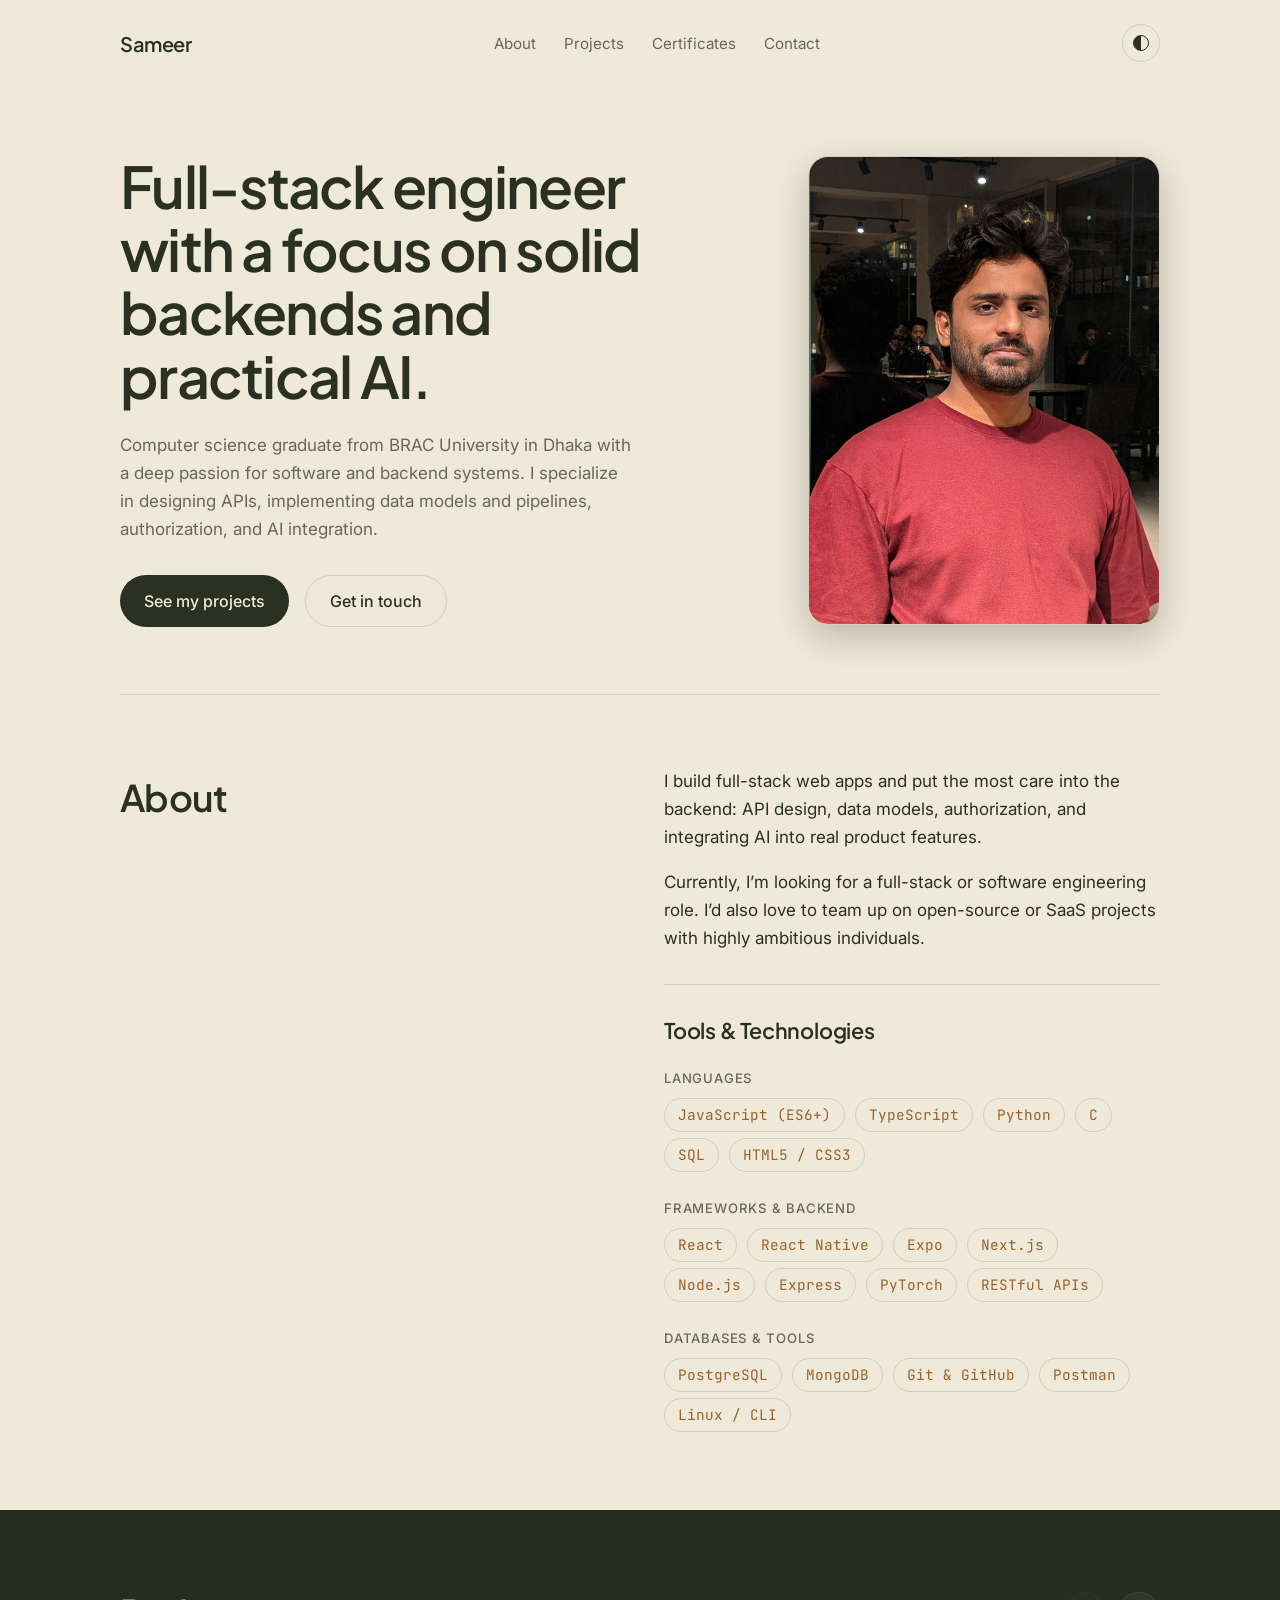
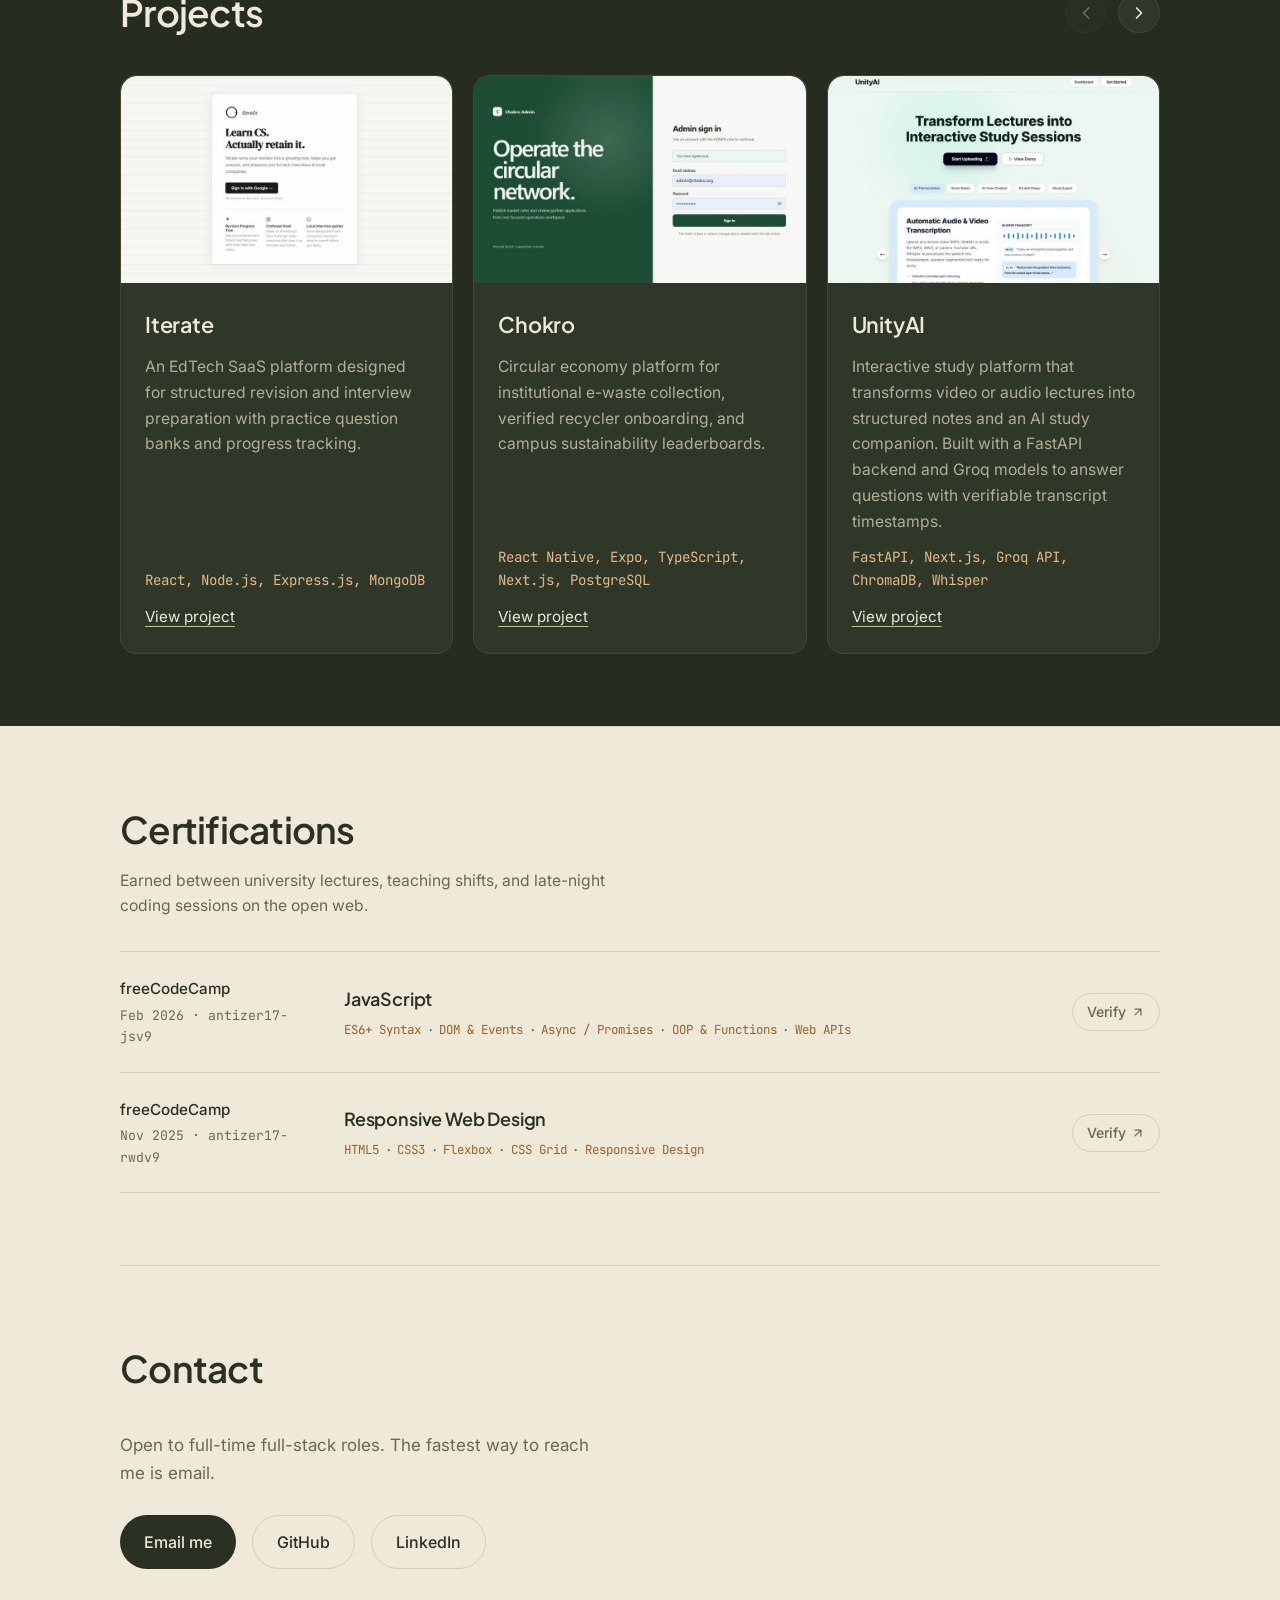
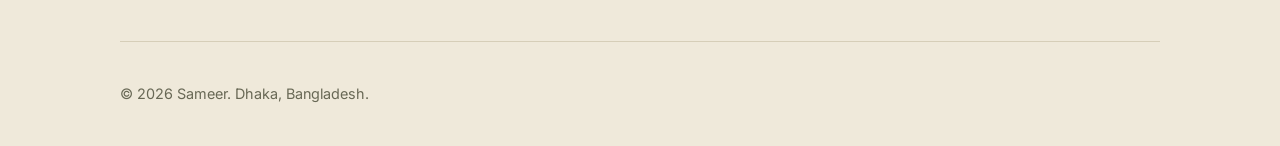
==== commit 24d81eae: "feat: add React Native, Expo, TypeScript to Chokro & About; add PyTorch to About" ====
--- a/Sameer – Portfolio.html
+++ b/Sameer – Portfolio.html
@@ -88,6 +88,7 @@
                 <span class="tool-cat-title">Languages</span>
                 <div class="stack">
                   <span>JavaScript (ES6+)</span>
+                  <span>TypeScript</span>
                   <span>Python</span>
                   <span>C</span>
                   <span>SQL</span>
@@ -100,9 +101,12 @@
                 <span class="tool-cat-title">Frameworks & Backend</span>
                 <div class="stack">
                   <span>React</span>
+                  <span>React Native</span>
+                  <span>Expo</span>
+                  <span>Next.js</span>
                   <span>Node.js</span>
                   <span>Express</span>
-                  <span>Next.js</span>
+                  <span>PyTorch</span>
                   <span>RESTful APIs</span>
                 </div>
               </div>
@@ -171,7 +175,7 @@
                 <div class="card-body">
                   <h3>Chokro</h3>
                   <p>Circular economy platform for institutional e-waste collection, verified recycler onboarding, and campus sustainability leaderboards.</p>
-                  <div class="tags">Next.js, PostgreSQL, Drizzle ORM, Docker</div>
+                  <div class="tags">React Native, Expo, TypeScript, Next.js, PostgreSQL</div>
                   <a href="https://chokro.ahmadsameer.dev" target="_blank">View project</a>
                 </div>
               </article>
@@ -185,29 +189,33 @@
                   <h3>UnityAI</h3>
                   <p>Interactive study platform that transforms video or audio lectures into structured notes and an AI study companion. Built with a FastAPI backend and Groq models to answer questions with verifiable transcript timestamps.</p>
                   <div class="tags">FastAPI, Next.js, Groq API, ChromaDB, Whisper</div>
-                  <a href="#projects">View project</a>
+                  <a href="https://unity.ahmadsameer.dev" target="_blank">View project</a>
                 </div>
               </article>
 
               <!-- Project 4 -->
               <article class="card">
-                <div class="shot" role="img" aria-label="Screenshot placeholder for Project Four">Screenshot</div>
-                <div class="card-body">
-                  <h3>Project Four</h3>
-                  <p>One or two sentences on what it does and what you built. Placeholder text.</p>
-                  <div class="tags">Python, FastAPI, Redis</div>
-                  <a href="#projects">View project</a>
+                <div class="shot" role="img" aria-label="Screenshot of Tic-Tac-Toe web game">
+                  <img src="assets/tictactoe.JPG" alt="Tic-Tac-Toe interactive React web game preview" />
+                </div>
+                <div class="card-body">
+                  <h3>Tic-Tac-Toe</h3>
+                  <p>An interactive browser game built to practice React component state, turn toggling, win condition evaluations, and Vite bundling.</p>
+                  <div class="tags">React, Vite, JavaScript, HTML5</div>
+                  <a href="https://ahmadsameer.dev/Tic-Tac-Toe/" target="_blank">View project</a>
                 </div>
               </article>
 
               <!-- Project 5 -->
               <article class="card">
-                <div class="shot" role="img" aria-label="Screenshot placeholder for Project Five">Screenshot</div>
-                <div class="card-body">
-                  <h3>Project Five</h3>
-                  <p>One or two sentences on what it does and what you built. Placeholder text.</p>
-                  <div class="tags">TypeScript, GraphQL, Docker</div>
-                  <a href="#projects">View project</a>
+                <div class="shot" role="img" aria-label="Screenshot of JavaScript technical documentation page">
+                  <img src="assets/documentation.JPG" alt="JavaScript technical documentation page preview" />
+                </div>
+                <div class="card-body">
+                  <h3>JS Documentation</h3>
+                  <p>A structured technical documentation layout with fixed sidebar navigation, code snippets, and responsive content sections explaining core JavaScript concepts.</p>
+                  <div class="tags">HTML5, CSS3</div>
+                  <a href="https://ahmadsameer.dev/Documentation-page/" target="_blank">View project</a>
                 </div>
               </article>
 
@@ -288,8 +296,8 @@
         <p>Open to full-time full-stack roles. The fastest way to reach me is email.</p>
         <div class="actions">
           <button class="btn open-email-btn" type="button">Email me</button>
-          <a class="btn ghost" href="#contact">GitHub</a>
-          <a class="btn ghost" href="#contact">LinkedIn</a>
+          <a class="btn ghost" href="https://github.com/Antizer17" target="_blank" rel="noopener noreferrer">GitHub</a>
+          <a class="btn ghost" href="https://www.linkedin.com/in/ahmad-sameer-4a6a8b1b8" target="_blank" rel="noopener noreferrer">LinkedIn</a>
         </div>
       </section>
     </div>
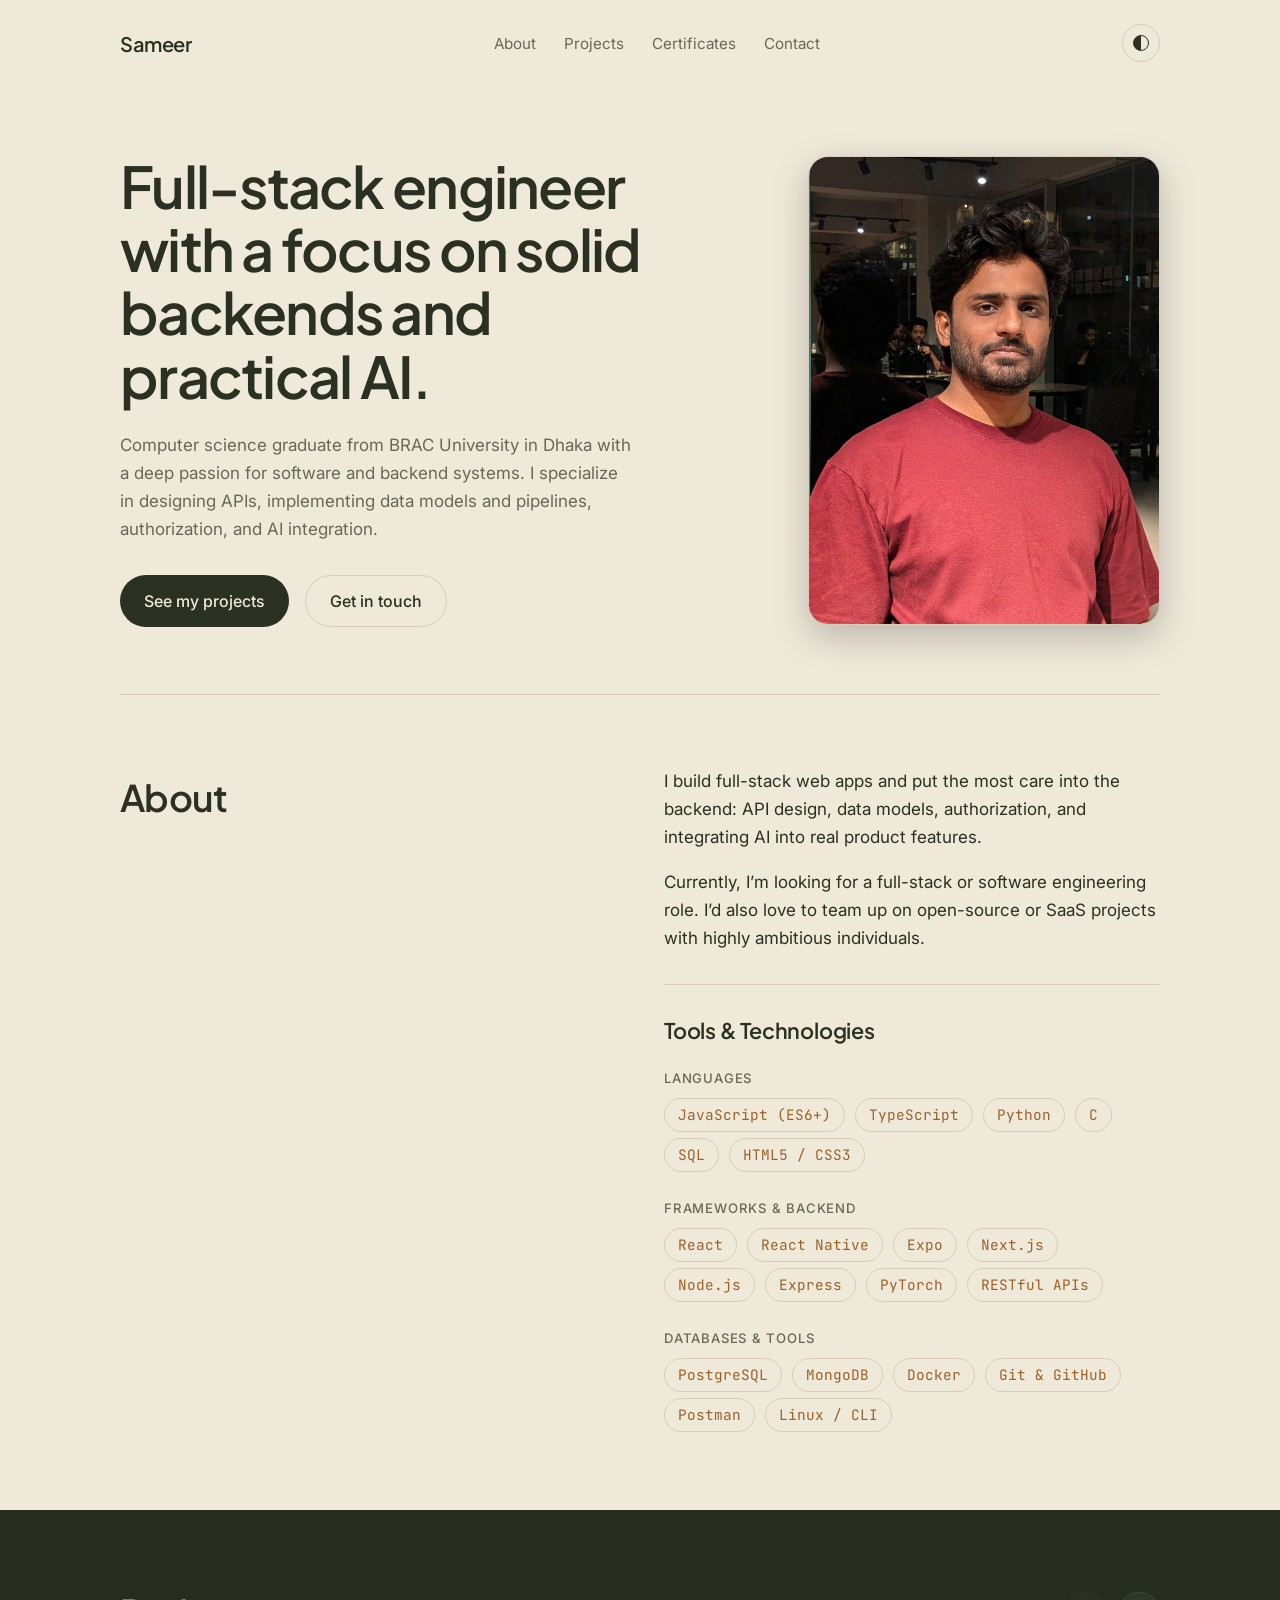
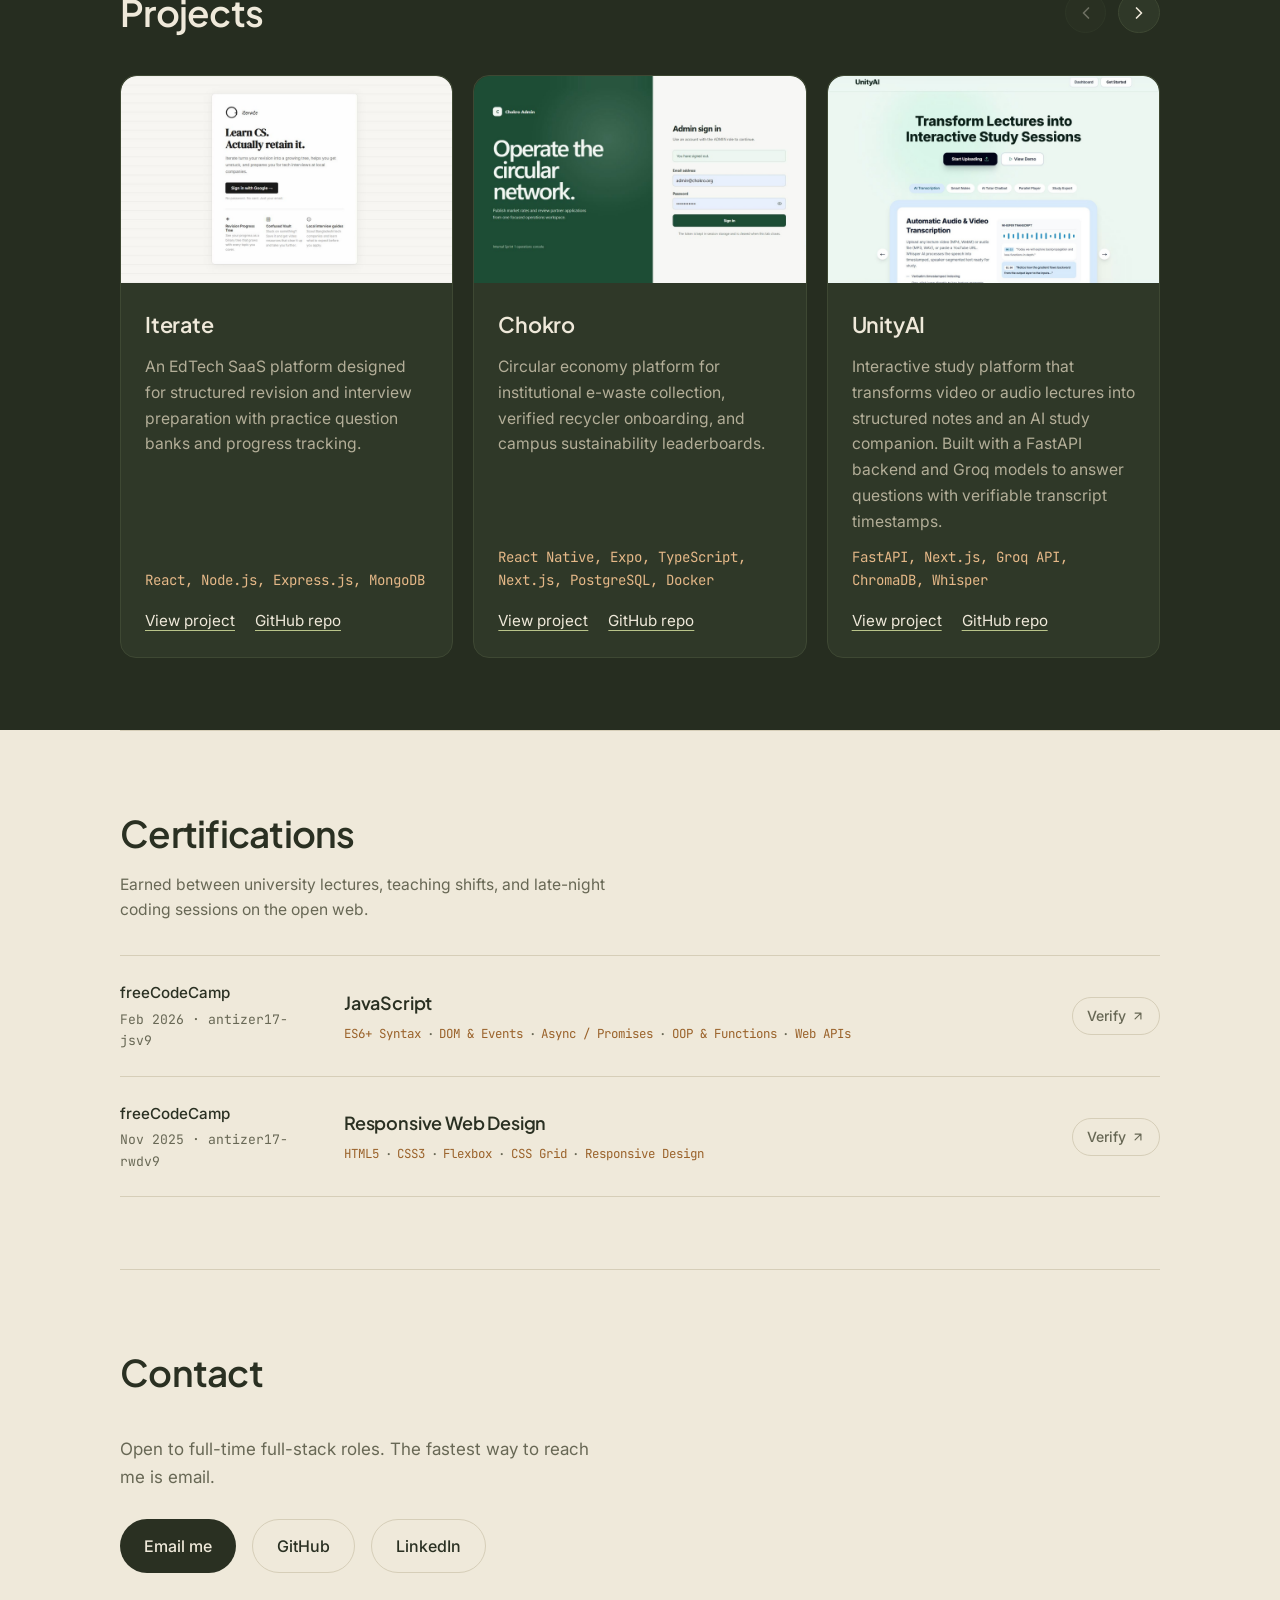
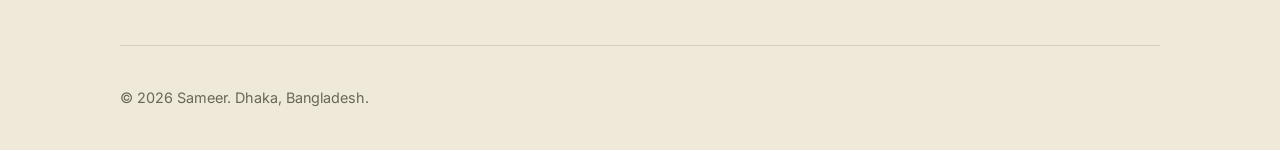
==== commit 67d42263: "feat: add Docker to skills and Chokro, add GitHub repo links to all projects" ====
--- a/Sameer – Portfolio.html
+++ b/Sameer – Portfolio.html
@@ -117,6 +117,7 @@
                 <div class="stack">
                   <span>PostgreSQL</span>
                   <span>MongoDB</span>
+                  <span>Docker</span>
                   <span>Git & GitHub</span>
                   <span>Postman</span>
                   <span>Linux / CLI</span>
@@ -163,7 +164,10 @@
                   <h3>Iterate</h3>
                   <p>An EdTech SaaS platform designed for structured revision and interview preparation with practice question banks and progress tracking.</p>
                   <div class="tags">React, Node.js, Express.js, MongoDB</div>
-                  <a href="https://iterate-app.me/" target="_blank">View project</a>
+                  <div class="card-links">
+                    <a href="https://iterate-app.me/" target="_blank" rel="noopener noreferrer">View project</a>
+                    <a href="https://github.com/Antizer17/Iterate" target="_blank" rel="noopener noreferrer">GitHub repo</a>
+                  </div>
                 </div>
               </article>
 
@@ -175,8 +179,11 @@
                 <div class="card-body">
                   <h3>Chokro</h3>
                   <p>Circular economy platform for institutional e-waste collection, verified recycler onboarding, and campus sustainability leaderboards.</p>
-                  <div class="tags">React Native, Expo, TypeScript, Next.js, PostgreSQL</div>
-                  <a href="https://chokro.ahmadsameer.dev" target="_blank">View project</a>
+                  <div class="tags">React Native, Expo, TypeScript, Next.js, PostgreSQL, Docker</div>
+                  <div class="card-links">
+                    <a href="https://chokro.ahmadsameer.dev" target="_blank" rel="noopener noreferrer">View project</a>
+                    <a href="https://github.com/Antizer17/chokro" target="_blank" rel="noopener noreferrer">GitHub repo</a>
+                  </div>
                 </div>
               </article>
 
@@ -189,7 +196,10 @@
                   <h3>UnityAI</h3>
                   <p>Interactive study platform that transforms video or audio lectures into structured notes and an AI study companion. Built with a FastAPI backend and Groq models to answer questions with verifiable transcript timestamps.</p>
                   <div class="tags">FastAPI, Next.js, Groq API, ChromaDB, Whisper</div>
-                  <a href="https://unity.ahmadsameer.dev" target="_blank">View project</a>
+                  <div class="card-links">
+                    <a href="https://unity.ahmadsameer.dev" target="_blank" rel="noopener noreferrer">View project</a>
+                    <a href="https://github.com/Antizer17/Unity-Ai" target="_blank" rel="noopener noreferrer">GitHub repo</a>
+                  </div>
                 </div>
               </article>
 
@@ -202,7 +212,10 @@
                   <h3>Tic-Tac-Toe</h3>
                   <p>An interactive browser game built to practice React component state, turn toggling, win condition evaluations, and Vite bundling.</p>
                   <div class="tags">React, Vite, JavaScript, HTML5</div>
-                  <a href="https://ahmadsameer.dev/Tic-Tac-Toe/" target="_blank">View project</a>
+                  <div class="card-links">
+                    <a href="https://ahmadsameer.dev/Tic-Tac-Toe/" target="_blank" rel="noopener noreferrer">View project</a>
+                    <a href="https://github.com/Antizer17/Tic-Tac-Toe" target="_blank" rel="noopener noreferrer">GitHub repo</a>
+                  </div>
                 </div>
               </article>
 
@@ -215,7 +228,10 @@
                   <h3>JS Documentation</h3>
                   <p>A structured technical documentation layout with fixed sidebar navigation, code snippets, and responsive content sections explaining core JavaScript concepts.</p>
                   <div class="tags">HTML5, CSS3</div>
-                  <a href="https://ahmadsameer.dev/Documentation-page/" target="_blank">View project</a>
+                  <div class="card-links">
+                    <a href="https://ahmadsameer.dev/Documentation-page/" target="_blank" rel="noopener noreferrer">View project</a>
+                    <a href="https://github.com/Antizer17/Documentation-page" target="_blank" rel="noopener noreferrer">GitHub repo</a>
+                  </div>
                 </div>
               </article>
 
--- a/css/style.css
+++ b/css/style.css
@@ -531,11 +531,25 @@
   font-family: var(--mono, var(--sans));
 }
 
+.card-links {
+  display: flex;
+  align-items: center;
+  gap: 1.25rem;
+  margin-top: auto;
+  padding-top: 0.25rem;
+}
+
 .card a {
   font-size: 0.95rem;
   color: var(--band-text);
+  text-decoration: underline;
   text-decoration-color: var(--band-accent);
   text-underline-offset: 4px;
+  transition: color 0.2s ease;
+}
+
+.card a:hover {
+  color: var(--band-accent);
 }
 
 /* --------------------------------------------------------------------------
